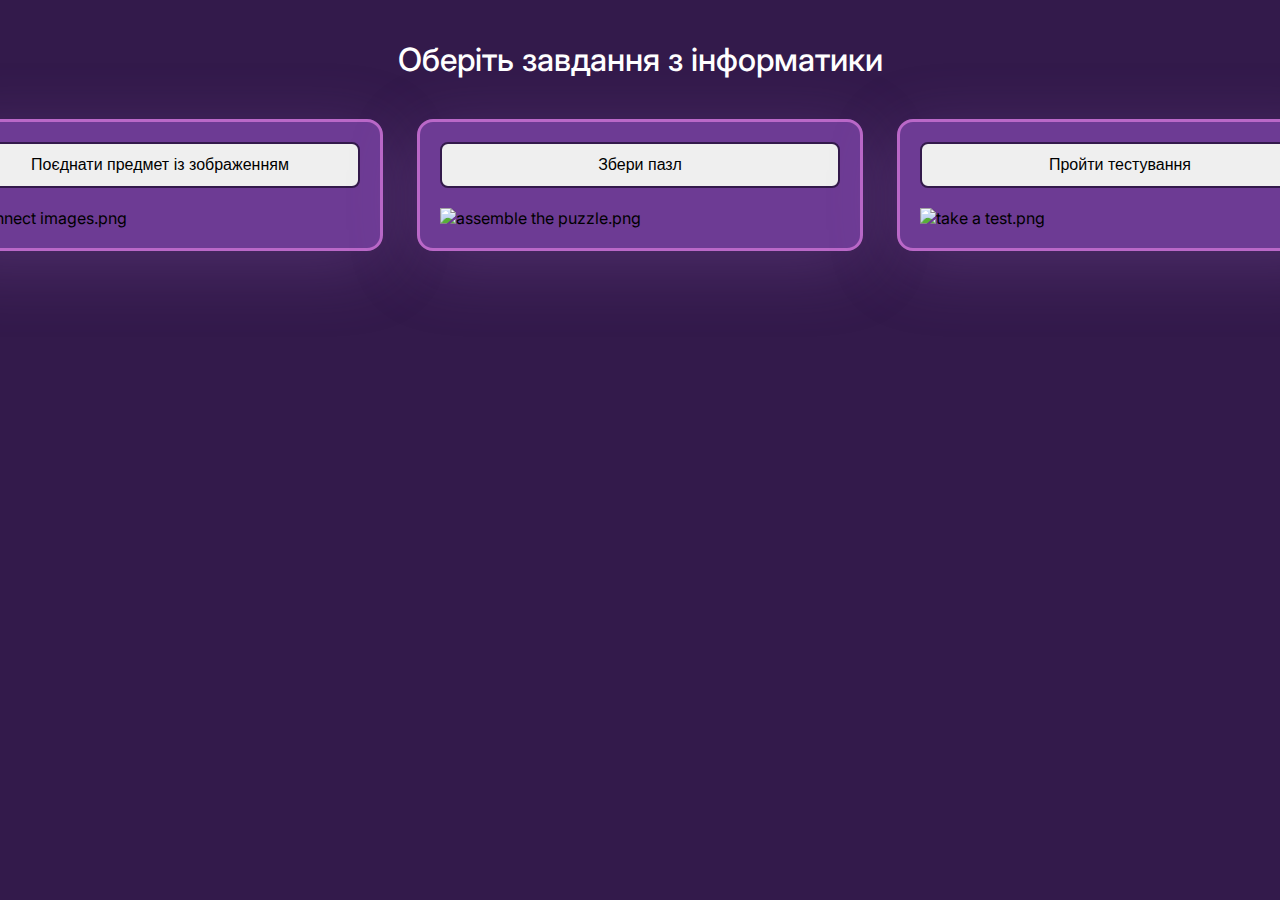
==== tasks.html @ b9570edc "Add files via upload" ====
<!DOCTYPE html>
<html lang="en">
<head>
    <meta charset="UTF-8">
    <meta http-equiv="X-UA-Compatible" content="IE=edge">
    <meta name="viewport" content="width=device-width, initial-scale=1.0">
    <title>Завдання</title>
    <link rel="stylesheet" href="tasks.css">
    <link rel="preconnect" href="https://fonts.googleapis.com">
    <link rel="preconnect" href="https://fonts.gstatic.com" crossorigin>
    <link href="https://fonts.googleapis.com/css2?family=Inter:wght@300;400;500;600;700&display=swap" rel="stylesheet">
</head>
<body>
    <section class="main">
        <h1>Оберіть завдання з інформатики</h1>
        <div class="tasks">
            <div class="task">
                <button type="button" onclick="location.href='oneqv.html'">Поєднати предмет із зображенням</button>
                <img src="img/Light bulb-amico.svg" alt="connect images.png">
            </div>
    
            <div class="task">
                <button type="button" onclick="location.href='https://interacty.me/projects/bbe0b6aae8aacddd'">Збери пазл</button>
                <img src="img/Puzzle-amico.svg" alt="assemble the puzzle.png">
            </div><div class="task">
                <button type="button" onclick="location.href='testqv.html'">Пройти тестування</button>
                <img src="img/Online test-amico.svg" alt="take a test.png">
            </div>
        </div>
    </section>
</body>
</html>
---- tasks.css ----
*{
    margin: 0%;
    padding: 0%;
}

body{
    background-color: #331a4b;
    font-family: Inter;
}

section{
    display: flex;
    align-items: center;
    justify-content: center;
    margin-top: 40px;
}

h1{
    color: white;
    font-weight: 500;
}

.main{
    display: flex;
    flex-direction: column;
}

.tasks{
    width: 1440px;
    display: flex;
    flex-direction: row;
    justify-content: space-around;
    margin-top: 40px;
}

.task{
    display: flex;
    flex-direction: column;
    width: 400px;
    padding: 20px;
    border: solid 3px #BA68C8;
    background-color: #6D3B94;
    border-radius: 16px;
    box-shadow: 0px 15px 68.4px 0px rgba(158, 104, 200, 0.25);
}

img{
    margin-top: 20px;
}

button{
    padding: 12px 0px;
    border-radius: 8px;
    font-size: 16px;
    border: solid 2px #331a4b;
}

button:hover{
    cursor:pointer;
    background-color: #331a4b;
    color: white;
}
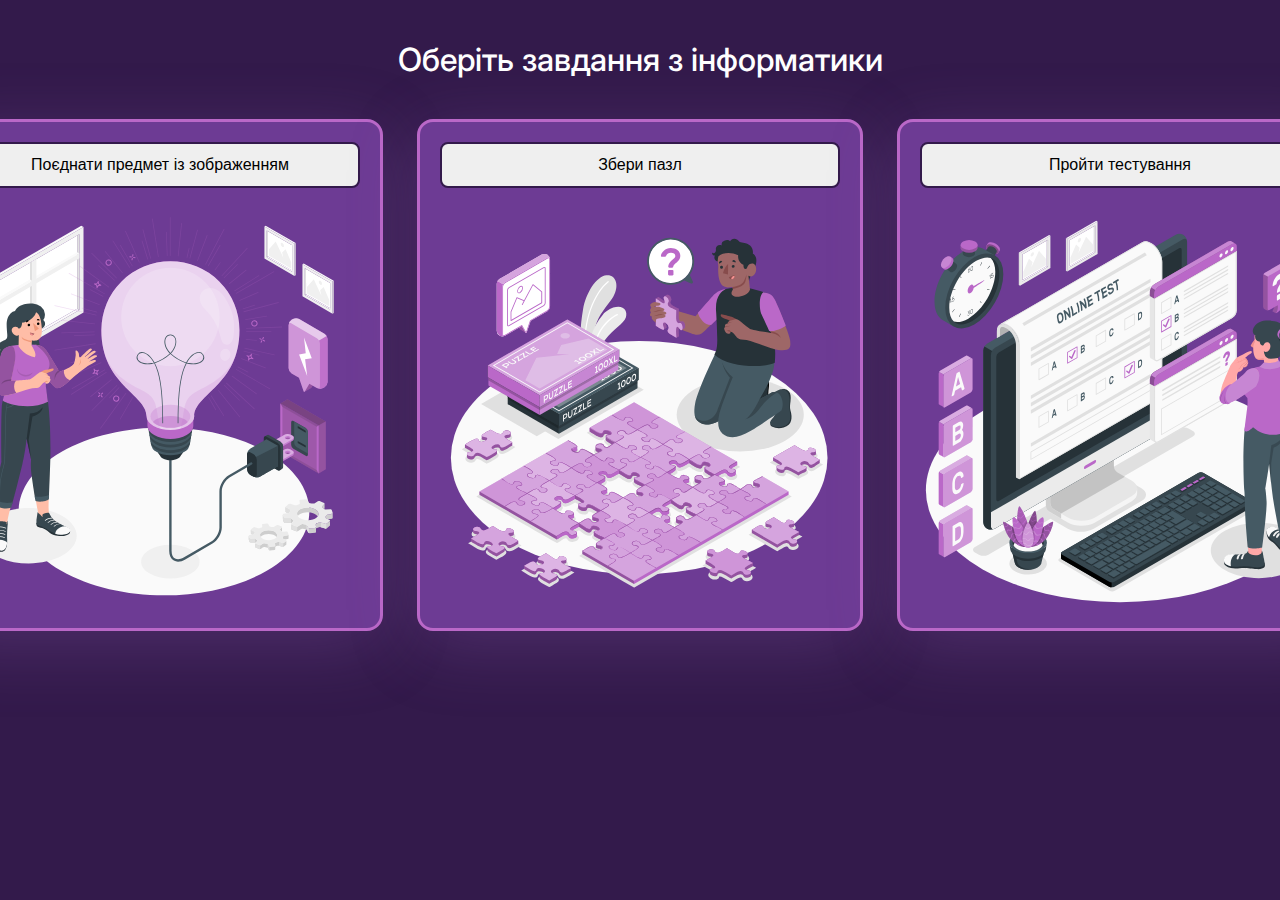
==== commit 3a1e5d49: "tasks.html" ====
--- a/tasks.html
+++ b/tasks.html
@@ -16,17 +16,17 @@
         <div class="tasks">
             <div class="task">
                 <button type="button" onclick="location.href='oneqv.html'">Поєднати предмет із зображенням</button>
-                <img src="img/Light bulb-amico.svg" alt="connect images.png">
+                <img src="Light bulb-amico.svg" alt="connect images.png">
             </div>
     
             <div class="task">
                 <button type="button" onclick="location.href='https://interacty.me/projects/bbe0b6aae8aacddd'">Збери пазл</button>
-                <img src="img/Puzzle-amico.svg" alt="assemble the puzzle.png">
+                <img src="Puzzle-amico.svg" alt="assemble the puzzle.png">
             </div><div class="task">
                 <button type="button" onclick="location.href='testqv.html'">Пройти тестування</button>
-                <img src="img/Online test-amico.svg" alt="take a test.png">
+                <img src="Online test-amico.svg" alt="take a test.png">
             </div>
         </div>
     </section>
 </body>
-</html>+</html>
